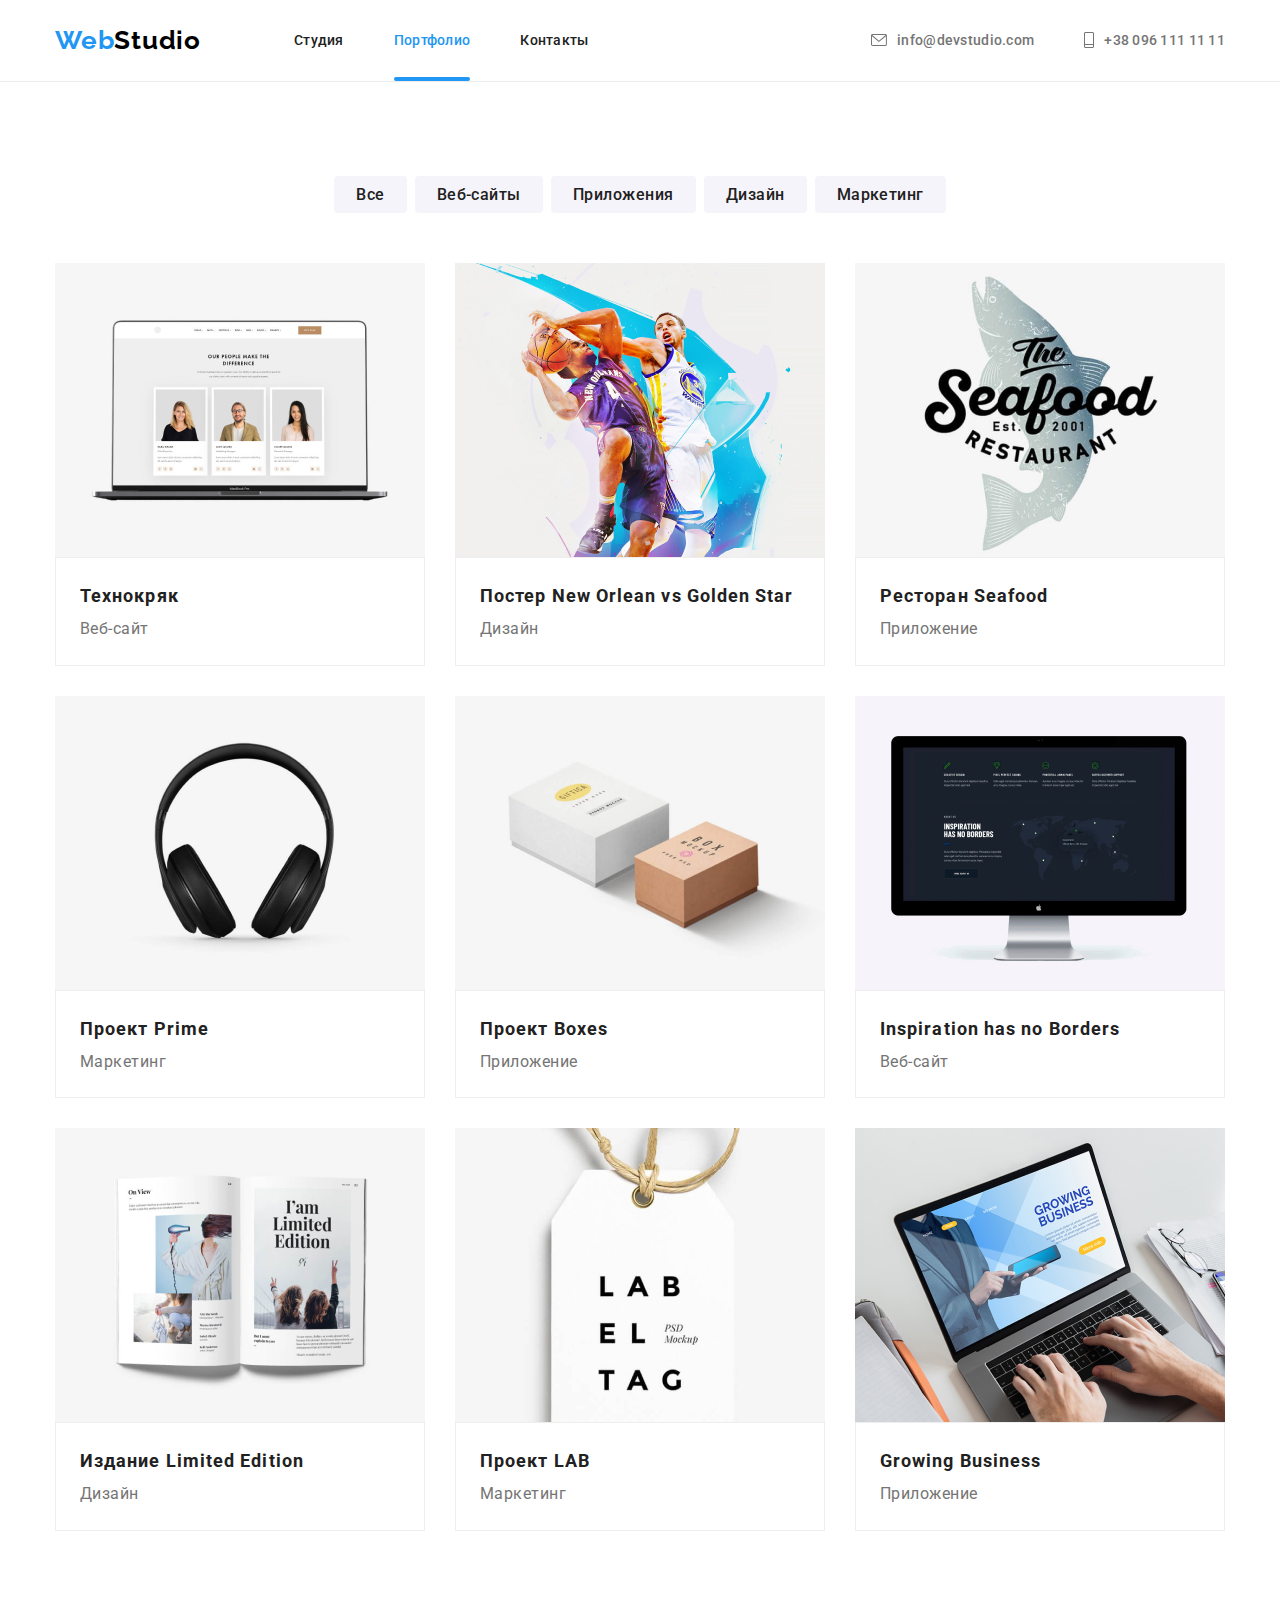
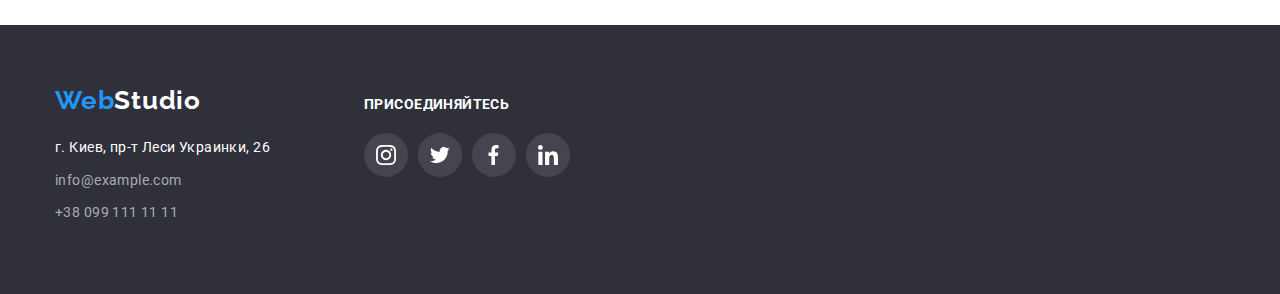
==== Portfolio.html @ d9f9e4df "main" ====
<!DOCTYPE html>
<html lang="ru">

<head>
    <meta charset="UTF-8">
    <meta http-equiv="X-UA-Compatible" content="IE=edge">
    <meta name="viewport" content="width=device-width, initial-scale=1.0">
    <title>Portfolio</title>

    <link   href="https://fonts.googleapis.com/css2?family=Raleway:wght@700&family=Roboto:wght@400;500;700;900&display=swap"
      rel="stylesheet" />
    <link rel="stylesheet" href="./css/styles.css" />
</head>

<!--Шапка сайта-->

<body>
    <header class="page-header">
        <div class="container container-navigation">
        <nav class="site-nav container-navigation">
            <a href="" class="logo">
                <span class="logo-color">Web</span>Studio</a>

            <ul class="navigation container-navigation">
                <li class="navigation-link"><a href="./index.html" class="navigation-link-main link-color-change">Студия</a></li>
                <li class="navigation-link"><a href="./Portfolio.html" class="navigation-link-main navigation-link-current link-color-change">Портфолио</a></li>
                <li class="navigation-link"><a href="" class="navigation-link-main link-color-change">Контакты</a></li>
            </ul>
        </nav>
        <ul class="contacts navigation container-navigation">
        
            <li class="navigation-link"><a href="" class="contacts-link link-color-change">
                    <svg class="icon" width="16px" height="12px">
                        <use href="./images/symbol-defs.svg#icon-envelope-opt"></use>
                    </svg>info@devstudio.com</a></li>
        
            <li class="navigation-link"><a href="" class="contacts-link link-color-change">
                    <svg class="icon" width="10px" height="16px">
                        <use href="./images/symbol-defs.svg#icon-telephone"></use>
                    </svg>+38 096 111 11 11</a></li>
        </ul>
</div>

    </header>
    <main>



        <section>
            
            <div class="container">
                <div class="works-section"><h1 class="element-invisible">Наши работы</h1>
                
                <ul class=" works-section-flex">
                    <li><button type="button" class="button-secondary">Все</button></li>
                    <li><button type="button" class="button-secondary">Веб-сайты</button></li>
                    <li><button type="button" class="button-secondary">Приложения</button></li>
                    <li><button type="button" class="button-secondary">Дизайн</button></li>
                    <li><button type="button" class="button-secondary">Маркетинг</button></li>
                </ul>
                
                
                
                
                
                <ul class="works-section-list">
                
                    <li class="item">
                        <div class="card">
                        <a href="" class="image-link">
                            <img src="./images/tehno.jpg" alt="Технокряк" width="370" />
                            <p class="overlay">
                                Технокряк это современная площадка распространения коронавируса. Компании
                                используют эту платформу для цифрового шпионажа и атак на защищённые сервера
                                конкурентов.
                            </p></div>
                            <div class="works-description-brake">
                                <h2 class="works-title title-color works-title-borders">Технокряк</h2>
                                <p class="works-text">Веб-сайт</p>
                            </div>
                        
                        </a>
                    </li>
                
                    <li class="item">
                        <div class="card">
                        <a href="" class="image-link"><img src="./images/poster.jpg" alt="постер с баскетболистами"
                                width="370" />
                    
                                <p class="overlay">
                                    Технокряк это современная площадка распространения коронавируса. Компании
                                    используют эту платформу для цифрового шпионажа и атак на защищённые сервера
                                    конкурентов.
                                </p> </div>
                            <div class="works-description-brake">
                                <h2 class="works-title title-color">Постер New Orlean vs Golden Star</h2>
                                <p class="works-text">Дизайн</p>
                            </div>
                       
                        </a>
                    </li>
                
                    <li class="item">
                        
                        <div class="card">
                        <a href="" class="image-link"><img src="./images/seafood.jpg" alt="логотип ресторана"
                                width="370" />

                                <p class="overlay">
                                    Технокряк это современная площадка распространения коронавируса. Компании
                                    используют эту платформу для цифрового шпионажа и атак на защищённые сервера
                                    конкурентов.
                                </p> </div>

                            <div class="works-description-brake">
                                <h2 class="works-title title-color">Ресторан Seafood</h2>
                                <p class="works-text">Приложение</p>
                            </div>
                       
                        </a>
                    </li>
                
                    <li class="item">
                        <div class="card">
            
                              <a href="" class="image-link"><img src="./images/prin.jpg" alt="постер с наушниками" width="370" />
                            
                                <p class="overlay">
                                Технокряк это современная площадка распространения коронавируса. Компании
                                используют эту платформу для цифрового шпионажа и атак на защищённые сервера
                                конкурентов.
                            </p> </div>

                                <div class="works-description-brake">
                                <h2 class="works-title title-color">Проект Prime</h2>
                                <p class="works-text">Маркетинг</p>
                            </div>
                       
                        </a>
                    </li>
                
                    <li class="item">
                        <div class="card">
                        <a href="" class="image-link"><img src="./images/boxes.jpg" alt="постер с коробками" width="370" />
                            
                            <p class="overlay">
                                Технокряк это современная площадка распространения коронавируса. Компании
                                используют эту платформу для цифрового шпионажа и атак на защищённые сервера
                                конкурентов.
                            </p></div>
                        
                        <div class="works-description-brake">
                                <h2 class="works-title title-color">Проект Boxes</h2>
                                <p class="works-text">Приложение</p>
                            </div>
                        
                        
                        </a>
                    </li>
                
                    <li class="item">

                        <div class="card">
                        <a href="" class="image-link"><img src="./images/insp.jpg" alt="постер с монитором" width="370" />
                         
                            <p class="overlay">
                            Технокряк это современная площадка распространения коронавируса. Компании
                            используют эту платформу для цифрового шпионажа и атак на защищённые сервера
                            конкурентов.
                           </p></div>

                            <div class="works-description-brake">
                                <h2 class="works-title title-color">Inspiration has no Borders</h2>
                                <p class="works-text"> Веб-сайт </p>
                            </div>
                        
                        </a>
                    </li>
                
                    <li class="item">
                        <div class="card">
                        <a href="" class="image-link"><img src="./images/limited.jpg" alt="постер с журналом"
                                width="370" />

                                <p class="overlay">
                                    Технокряк это современная площадка распространения коронавируса. Компании
                                    используют эту платформу для цифрового шпионажа и атак на защищённые сервера
                                    конкурентов.
                                </p></div>

                            <div class="works-description-brake">
                                <h2 class="works-title title-color">Издание Limited Edition</h2>
                                <p class="works-text">Дизайн</p>
                            </div>
                        
                        </a>
                    </li>
                
                    <li class="item">
                        <div class="card">
                        <a href="" class="image-link"><img src="./images/lab.jpg" alt="постер с биркой" width="370" />
                            
                            <p class="overlay">
                                Технокряк это современная площадка распространения коронавируса. Компании
                                используют эту платформу для цифрового шпионажа и атак на защищённые сервера
                                конкурентов.
                            </p></div>

                            <div class="works-description-brake">
                                <h2 class="works-title title-color">Проект LAB</h2>
                                <p class="works-text">Маркетинг</p>
                            </div>
                        
                        </a>
                    </li>
                
                    <li class="item">
                        <div class="card">
                        <a href="" class="image-link"><img src="./images/jb.jpg" alt="постер с ноутбуком" width="370" />
                             
                            <p class="overlay">
                                Технокряк это современная площадка распространения коронавируса. Компании
                                используют эту платформу для цифрового шпионажа и атак на защищённые сервера
                                конкурентов.
                            </p></div>

                            <div class="works-description-brake">
                                <h2 class="works-title title-color">Growing Business</h2>
                                <p class="works-text">Приложение</p>
                            </div>
                        
                           
                        </a>
                    </li>
                </ul>
</div>
           </div>
        </section>

    </main>

    <footer class="adress-section">
        <div class="container">
            <div class="footer-box">
                <div class="logo-brake-borders">
                    <div class="logo-brake">
                        <a href="/" class="logo">
                            <span class="logo-color">Web</span><span class="adress-logo">Studio</span>
                        </a>
                    </div>
                    <ul>
                        <li>
                            <address>
                                <a href="" class="adress-text adress-style"> г. Киев, пр-т Леси Украинки, 26 </a>
                            </address>
                        </li>
                        <li>
                            <address>
                                <a href="" class="adress-text text-color adress-style link-color-change">info@example.com</a>
                            </address>
                        </li>
                        <li>
                            <address>
                                <a href="" class="adress-text text-color adress-style link-color-change">+38 099 111 11 11</a>
                            </address>
                        </li>
                    </ul>
                </div>
                <div class="join-box">
                    <p>Присоединяйтесь</p>
                    <ul class="join-list">
                        <li class="join-item">
                            <a href="" class="join-link ">
                                <svg class="join-icon" width="20px" height="20px">
                                    <use href="./images/symbol-defs.svg#icon-instagram-opt"></use>
                                </svg>
                            </a>
                        </li>
                        <li class="join-item">
                            <a href="" class="join-link ">
                                <svg class="join-icon" width="20px" height="20px">
                                    <use href="./images/symbol-defs.svg#icon-twitter-opt"></use>
                                </svg>
                            </a>
                        </li>
                        <li class="join-item">
                            <a href="" class="join-link">
                                <svg class="join-icon" width="20px" height="20px">
                                    <use href="./images/symbol-defs.svg#icon-facebook-opt"></use>
                                </svg>
                            </a>
                        </li>
                        <li class="join-item">
                            <a href="" class="join-link ">
                                <svg class="join-icon" width="20px" height="20px">
                                    <use href="./images/symbol-defs.svg#icon-linkedin-opt"></use>
                                </svg>
                            </a>
                        </li>
                    </ul>
    
    
                </div>
            </div>
        </div>
    </footer>
</body>

</html>
---- css/styles.css ----
:root {
  --primary-text-color: #757575;
  --title-text-color: #212121;
  --accent-color: #ffffff;
  --navigation-color: #2196f3;
  --dark-background-color: #2f303a;
}
html {
  box-sizing: border-box;
}

*,
*::before,
*::after {
  box-sizing: inherit;
}

body {
  margin: 0;
  font-family: Roboto, sans-serif;
  color: var(--primary-text-color);
}
h1,
h2,
h3,
h4,
h5,
p {
  margin-top: 0;
  margin-bottom: 0;
}

/* <!--Шапка сайта-- >  */

.container {
  width: 1200px;
  padding-left: 15px;
  padding-right: 15px;
  margin-left: auto;
  margin-right: auto;
}

.container-navigation {
  display: flex;
  align-items: center;
}

.site-nav {
  text-decoration: none;
  color: var(--title-text-color);
}
.navigation,
.contacts {
  display: flex;
}
.navigation-link:not(:last-child) {
  margin-right: 50px;
}
.logo {
  margin-right: 93px;

  font-family: Raleway, sans-serif;
  font-weight: 700;
  font-size: 26px;
  line-height: 1.2;
  letter-spacing: 0.03em;
  text-decoration: none;
  color: black;
}

.logo-color {
  font-family: Raleway, sans-serif;
  font-weight: 700;
  font-size: 26px;
  line-height: 1.2;
  letter-spacing: 0.03em;
  color: var(--navigation-color);
}

ul {
  list-style: none;
  margin: 0;
  padding: 0;
}

.navigation-link-main {
  padding-top: 32px;
  padding-bottom: 32px;
  display: block;

  color: var(--title-text-color);
  font-weight: 500;
  font-size: 14px;
  line-height: 1.2;
  letter-spacing: 0.02em;
  text-decoration: none;
}

.navigation-link-current {
  position: relative;

  padding-top: 32px;
  padding-bottom: 32px;

  color: var(--navigation-color);
  font-weight: 500;
  font-size: 14px;
  line-height: 1.2;
  letter-spacing: 0.02em;
  text-decoration: none;
}

.navigation-link-current::after {
  content: "";

  position: absolute;
  left: 0;
  bottom: 0;

  display: block;
  width: 100%;
  height: 4px;
  background: #2196f3;
  border-radius: 2px;
}

.contacts {
  display: flex;
  margin-left: auto;
}

.contacts-link {
  padding-top: 32px;
  padding-bottom: 32px;
  display: flex;
  align-items: center;

  color: #757575;
  font-weight: 500;
  font-size: 14px;
  line-height: 1.2;
  letter-spacing: 0.02em;
  text-decoration: none;
}

.icon {
  fill: currentColor;
  margin-right: 10px;
}

.link-color-change {
  transition: color 250ms cubic-bezier(0.4, 0, 0.2, 1);
}

.link-color-change:hover,
.link-color-change:focus {
  color: var(--navigation-color);
}

.navigation-link-main:hover,
.navigation-link-main:focus {
  color: var(--navigation-color);
}
.contacts-link:hover,
.contacts-link:focus {
  color: var(--navigation-color);
}

/* <!--Hero-- >  */

.hero-section {
  background-color: var(--dark-background-color);
  text-align: center;
  padding-top: 200px;
  padding-bottom: 200px;
}

.overlay-hero {
  max-width: 1600px;
  height: 600;
  margin-left: auto;
  margin-right: auto;
  background-image: linear-gradient(
      to right,
      rgba(47, 48, 58, 0.5),
      rgba(47, 48, 58, 0.3)
    ),
    url("../images/hadder_squoosh.jpg");
  background-repeat: no-repeat;
  background-size: cover;
}

.title-hero {
  margin-top: 0;
  margin-bottom: 30px;

  color: var(--accent-color);
  font-size: 44px;
  line-height: 1.4;
  letter-spacing: 0.06em;
  font-weight: 900;
  text-align: center;
  text-transform: uppercase;
}

.button-primary {
  border-bottom: 4px;
  border: transparent;
  padding-top: 10px;
  padding-bottom: 10px;
  padding-left: 30px;
  padding-right: 30px;
  border-radius: 4px;

  color: var(--accent-color);
  background-color: #2196f3;
  font-weight: 700;
  font-size: 16px;
  line-height: 1.9;
  letter-spacing: 0.06em;
  cursor: pointer;
  font-family: inherit;

  transition: box-shadow 250ms cubic-bezier(0.4, 0, 0.2, 1),
    background-color 250ms cubic-bezier(0.4, 0, 0.2, 1);
}

.button-primary:hover,
.button-primary:focus {
  background: #188ce8;
  box-shadow: 0px 4px 4px rgba(0, 0, 0, 0.15);
  border-radius: 4px;
}

/* <!--Features--> */

.section {
  padding-top: 94px;
  padding-bottom: 94px;
}

.features-title {
  display: flex;
  margin: 0;
  margin-bottom: 10px;
  margin-top: 30px;

  color: var(--title-text-color);
  font-weight: 700;
  font-size: 14px;
  line-height: 1.14;
  letter-spacing: 0.03em;
  text-transform: uppercase;
}
.title-color {
  color: var(--title-text-color);
  text-decoration: none;
}

.feautures-list {
  display: flex;
}

.feautures-text {
  font-weight: 400;
  font-size: 14px;
  line-height: 1.7;
  letter-spacing: 0.03em;
}

.feautures-item {
  flex-basis: calc((100% - 90px) / 4);
}

.feautures-item:not(:last-child) {
  margin-right: 30px;
}

.features-box {
  display: flex;
  justify-content: center;
  align-items: center;
  width: 270px;
  height: 120px;
  background-color: #f5f4fa;

  border-radius: 4px;
}

.features-box .iconfeat {
  fill: #212121;
}

/* <!--Activities-- > */

.activities-section {
  padding-top: 0;
}
.activities {
  display: flex;
}

.activities-item:not(:last-child) {
  margin-right: 30px;
}

.activities-title {
  margin-top: 0;
  margin-bottom: 50px;

  font-weight: 700;
  font-size: 36px;
  line-height: 1.2;
  text-align: Center;
  letter-spacing: 0.03em;
}

.image-link {
  text-decoration: none;
  color: #757575;
  margin-bottom: 0;
}
.activities-item {
  position: relative;
  text-align: center;
  overflow: hidden;
}
.picture-text {
  display: block;
  width: 100%;
  position: absolute;
  bottom: 0;

  margin: 0;
  padding: 25px 0;
  background: rgba(47, 48, 58, 0.8);

  z-index: 1;

  font-weight: 700;
  font-size: 14px;
  line-height: 1.1;
  letter-spacing: 0.03em;
  color: #fff;
  text-transform: uppercase;
}
/* <!--Team-- > */

.team-section {
  background-color: #f5f4fa;
  padding-bottom: 94px;
  padding-top: 94px;
}

.team-list {
  display: flex;
  /* justify-content: space-between; */
}
.team-item-description {
  padding: 30px 0;
  text-align: center;
}
.team-item-description p {
  margin-bottom: 16px;
}
img {
  display: block;
  max-width: 100%;
  height: auto;
}

.team-box {
  display: block;
  background-color: #ffffff;
  outline: none;
  width: 270px;

  box-shadow: 0px 1px 3px rgba(0, 0, 0, 0.12), 0px 1px 1px rgba(0, 0, 0, 0.14),
    0px 2px 1px rgba(0, 0, 0, 0.2);
  border-radius: 0px 0px 4px 4px;
}

.team-link {
  display: flex;
  width: 44px;
  height: 44px;
  justify-content: center;
  align-items: center;
  border-radius: 50%;
  color: #afb1b8;

  transition: background-color 250ms cubic-bezier(0.4, 0, 0.2, 1);
}
.team-link:hover,
.team-link:focus,
.join-link:hover,
.join-link:focus {
  color: var(--accent-color);
  background-color: var(--navigation-color);
}

.team-item:not(:last-child) {
  margin-right: 30px;
}

.team-sosial-link:not(:last-child) {
  margin-right: 10px;
}

.link-icon {
  fill: currentColor;
}

.team-item-list {
  display: flex;
  justify-content: center;
  /*  width: 206px;
  
  align-items: center; */
}
.team-title {
  margin: 0 0 50px;

  font-weight: 700;
  font-size: 36px;
  line-height: 1.2;
  text-align: Center;
  letter-spacing: 0.03em;
}

.team-names {
  margin-bottom: 10px;

  font-weight: 500;
  font-size: 16px;
  line-height: 1.2;
  letter-spacing: 0.03em;
}
.team-names p {
  margin-bottom: 12px;
}

.team-possition {
  font-weight: 400;
  font-size: 16px;
  line-height: 1.2;
  letter-spacing: 0.03em;
}

/* * <!--Clients-- > */

.clients-box {
  display: flex;
  justify-content: space-between;
}

.clients-box-items {
  display: flex;
  width: 170px;
  height: 92px;
  border-radius: 4px;
  border: solid 1px #afb1b8;
  align-items: center;
  justify-content: center;
  color: #afb1b8;

  transition: background-color 250ms cubic-bezier(0.4, 0, 0.2, 1);
}

.clients-box-items:hover,
.clients-box-items:focus {
  border-color: var(--navigation-color);
  color: var(--navigation-color);
}
.clients-box-icon {
  fill: currentColor;
}

.clients-box-items:not(:last-child) {
  margin-right: 30px;
}

/* <!--Footer-- > */

.adress-section {
  background-color: var(--dark-background-color);
  padding-top: 60px;
  padding-bottom: 60px;
}

.adress-text {
  color: var(--accent-color);
  font-weight: 400;
  font-size: 14px;
  line-height: 1.7;
  letter-spacing: 0.03em;

  font-style: normal;
  text-decoration: none;
}
.adress-logo {
  color: var(--accent-color);
}

.text-color {
  color: rgb(255, 255, 255, 0.6);

  transition: background-color 250ms cubic-bezier(0.4, 0, 0.2, 1);
}
.text-color:hover,
.text-color:focus {
  color: var(--navigation-color);
}

.logo-brake {
  margin-bottom: 20px;
}

.logo-brake-borders li {
  margin: 0 0 9px;
}
.footer-box {
  display: flex;
  align-items: baseline;
}

.join-box {
  margin-left: 70px;
  color: var(--accent-color);
}
.join-box p {
  margin-bottom: 20px;
  font-weight: 700;
  font-size: 14px;
  line-height: 1.14;
  letter-spacing: 0.03em;
  text-transform: uppercase;
}
.subscribe-text {
  margin-bottom: 20px;
  font-weight: 700;
  font-size: 14px;
  line-height: 1.14;
  letter-spacing: 0.03em;
  text-transform: uppercase;
}
.subscribe-list {
  display: flex;
  margin-top: 20px;
}

.subscribe-mail {
  padding-left: 16px;
  height: 50px;
  min-width: 358px;
  background-color: var(--dark-background-color);
  border: 1px solid rgba(255, 255, 255, 0.3);
  border-radius: 4px;
}

.subscribe-mail::placeholder {
  font-weight: 400;
  font-size: 16px;
  line-height: 1.25;
  letter-spacing: 0.03em;
}

.subscribe-mail:hover,
.subscribe-mail:focus {
  box-shadow: 0px 4px 4px rgb(255 255 255 / 15%);
}

.subscribe-button {
  position: relative;
  padding: 10px 28px;
  margin-left: 12px;
  text-transform: uppercase;
  font-weight: bold;
  cursor: pointer;

  display: flex;
  align-items: center;

  color: var(--accent-color);
  background-color: var(--navigation-color);

  border-radius: 4px;
  border: none;

  font-size: 12px;
  line-height: 1.875;
  letter-spacing: 0.06em;

  overflow: hidden;

  transition: background-color 250ms var(--cubic), box-shadow 250ms var(--cubic),
    transform 250ms var(--cubic);
}
.subscribe-button:hover,
.subscribe-button:active {
  background: var(--btn-shadow-color);
  box-shadow: 0px 4px 4px rgba(255, 255, 255, 0.15);
}
.join-list {
  display: flex;
}

.join-item:not(:last-child) {
  margin-right: 10px;
}

.join-link {
  display: flex;
  height: 44px;
  width: 44px;
  align-items: center;
  justify-content: center;
  color: inherit;
  background: rgba(255, 255, 255, 0.1);
  border-radius: 50%;
}
.join-icon {
  fill: currentColor;
}

/* * <!--Works-- > */

.element-invisible {
  display: none;
}

.page-header {
  border-bottom: 1px solid #ececec;
}

.button-secondary {
  border: transparent;
  padding-top: 6px;
  padding-bottom: 6px;
  padding-left: 22px;
  padding-right: 22px;
  border-radius: 4px;

  color: var(--title-text-color);
  background-color: #f5f4fa;
  font-weight: 500;
  font-size: 16px;
  line-height: 1.6;
  letter-spacing: 0.03em;
  cursor: pointer;
  font-family: inherit;

  transition: background-color 250ms cubic-bezier(0.4, 0, 0.2, 1);
}
.button-secondary:hover,
.button-secondary:focus {
  background-color: #2196f3;
  color: #ffffff;
  box-shadow: 0px 3px 1px rgba(0, 0, 0, 0.1), 0px 1px 2px rgba(0, 0, 0, 0.08),
    0px 2px 2px rgba(0, 0, 0, 0.12);
}
.works-section {
  padding-top: 94px;
  padding-bottom: 94px;
}

.works-section-flex {
  display: flex;
  justify-content: center;
  margin-bottom: 50px;
}

.works-section-flex li:not(:last-child) {
  margin-right: 8px;
}

.works-description-brake {
  padding: 20px 24px;
  border: 1px solid #eeeeee;
}

.works-title {
  font-weight: 700;
  font-size: 18px;
  line-height: 2;
  letter-spacing: 0.06em;
}

.works-text {
  margin-top: 0;
  margin-bottom: 0px;
  font-weight: 400;
  font-size: 16px;
  line-height: 1.9;
  letter-spacing: 0.03em;
}

.item {
  margin: 30px 0 0 30px;
  flex-basis: calc ((100-90px) / 3);
}
.image-link:hover,
.image-link:focus {
  display: block;
  box-shadow: 0px 1px 1px rgba(0, 0, 0, 0.12), 0px 4px 4px rgba(0, 0, 0, 0.06),
    1px 4px 6px rgba(0, 0, 0, 0.16);
}

.works-section-list {
  overflow: 1px solid #eeeeee;
  padding: 0;
  margin: 0;
  list-style: none;
  display: flex;
  flex-wrap: wrap;
  margin-top: -30px;
  margin-left: -30px;
}

.card {
  position: relative;
  overflow: hidden;
}

.overlay {
  position: absolute;

  width: 100%;
  height: 100%;
  left: 0;
  top: 0;
  transform: translateY(100%);
  transition: transform 1s linear;
  text-align: start;
  margin: 0;
  padding-right: 24px;
  padding-left: 24px;
  padding-top: 63px;
  padding-bottom: 63px;

  background: rgba(33, 150, 243, 0.9);

  font-size: 18px;
  line-height: 1.6;
  letter-spacing: 0.03em;
  color: #ffffff;
}

.image-link:hover .overlay {
  transform: translateY(0%);
}

/* * <!--Modal- > */

.backdrop {
  position: fixed;
  top: 0;
  left: 0;
  width: 100%;
  height: 100%;
  background: rgba(0, 0, 0, 0.2);

  transition: 0.5s linear;

  transform: ;
}

.backdrop.is-hidden {
  opacity: 0;
  pointer-events: none;

  transform: matrix(1, 2, 3, 4, 5, 6);
  transition: 0.5s ease;
}

.modal {
  position: absolute;
  top: 50%;
  left: 50%;
  transform: translate(-50%, -50%);

  width: 528px;
  height: 581px;
  background-color: #ffffff;

  box-shadow: 0px 1px 3px rgba(0, 0, 0, 0.12), 0px 1px 1px rgba(0, 0, 0, 0.14),
    0px 2px 1px rgba(0, 0, 0, 0.2);
  border-radius: 4px;
}

.modal-close {
  display: flex;
  justify-content: center;
  align-items: center;

  position: absolute;
  width: 30px;
  height: 30px;
  top: 8px;
  right: 8px;

  border-radius: 50%;
  border: 1px solid rgba(0, 0, 0, 0.1);
  background-color: #fff;
  cursor: pointer;
}

.modal-close svg {
  transition: fill 250ms cubic-bezier(0.4, 0, 0.2, 1);
  fill: #000;
}
.modal-close:hover svg,
.modal-close:focus svg {
  fill: var(--navigation-color);
}

.form-title {
  margin-top: 40px;
  margin-bottom: 30px;

  font-weight: 700;
  font-size: 20px;
  line-height: 1.15;
  text-align: center;
  letter-spacing: 0.03em;

  color: rgba(33, 33, 33, 1);
}

.modal-form {
  margin-top: 12px;
  margin: 40px 40px;
}
.form-input-box {
  display: block;
  margin-bottom: 10px;
  color: #757575;
  font-size: 12px;
  position: relative;
}

.textarea-label {
  display: block;
  color: #757575;
  font-size: 12px;
  position: absolute;
  top: 0;
  transform: translate(10px, 14px);
  transition: 0.1s linear transform;
}

.form-input,
.form-message {
  border: 1px solid rgba(33, 33, 33, 0.2);
  border-radius: 4px;
  width: 100%;
  height: 40px;
  margin-top: 4px;
  padding: 0 10px 0 42px;
  cursor: pointer;
}

.form-input:focus {
  outline: none;
  border: 1px solid #2196f3;
}

.form-input:focus + svg {
  fill: #2196f3;
}

.form-input-icon {
  display: block;
  width: 18px;
  height: 18px;
  position: absolute;
  left: 12px;
  top: 50%;
  cursor: pointer;
}

.form-message {
  resize: none;
  height: 120px;
  padding: 12px 16px;
}
.form-message::placeholder {
  color: #bababa;
}

.form-input-box:focus {
  outline: none;
  border: var(--navigation-color);
}

.policy-box {
  font-size: 14px;
  color: #757575;
  display: flex;
  align-items: center;
}

.policy-checkbox {
  position: absolute;
  width: 1px;
  height: 1px;
  margin: -1px;
  border: 0px;
  padding: 0px;
  clip: rect(0 0 0 0);
  overflow: hidden;
}

.policy-checkbox:checked + .policy-box::before {
  background-color: #2196f3;
  background-image: url(../images/icon-check.svg);
  background-repeat: no-repeat;
  background-position: center;
  background-size: contain;
}

.policy-checkbox:focus + .policy-box::before {
  border: 1px solid #2196f3;
}

.policy-box::before {
  content: "";
  width: 16px;
  height: 15px;
  border: 1px solid #212121;
  margin-right: 7px;
  border-radius: 4px;
}

.policy-box-link {
  color: #2196f3;
  text-decoration: underline;
}

.form-submit-btn {
  width: 200px;
  height: 50px;
  background-color: var(--navigation-color);
  color: #ffffff;
  border: none;
  display: block;
  margin: 0 auto;
  border-radius: 4px;
  font-weight: 700;
  cursor: pointer;
  margin-top: 30px;
  margin-bottom: 40px;

  transition: box-shadow 250ms cubic-bezier(0.4, 0, 0.2, 1),
    background-color 250ms cubic-bezier(0.4, 0, 0.2, 1);
}

.form-submit-btn:hover {
  background-color: #188ce8;
  box-shadow: 0px 4px 4px rgba(0, 0, 0, 0.15);
}
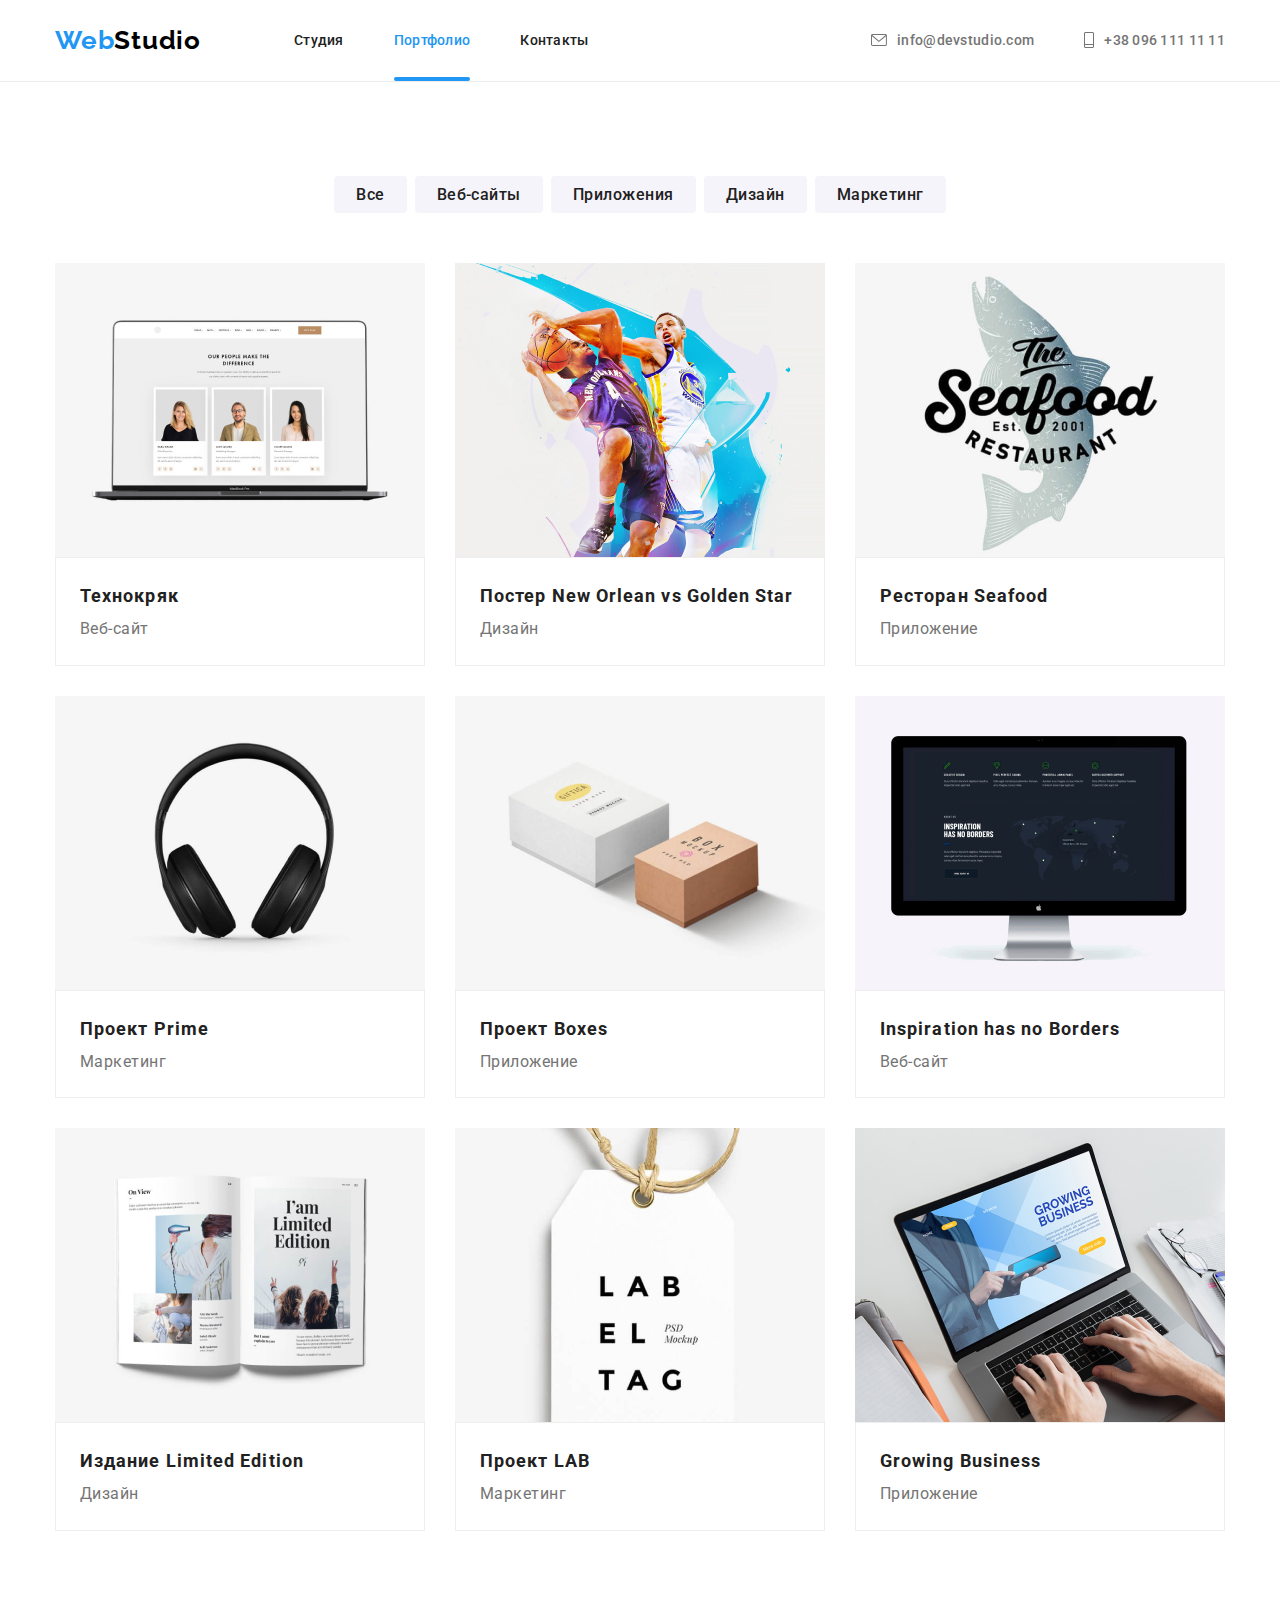
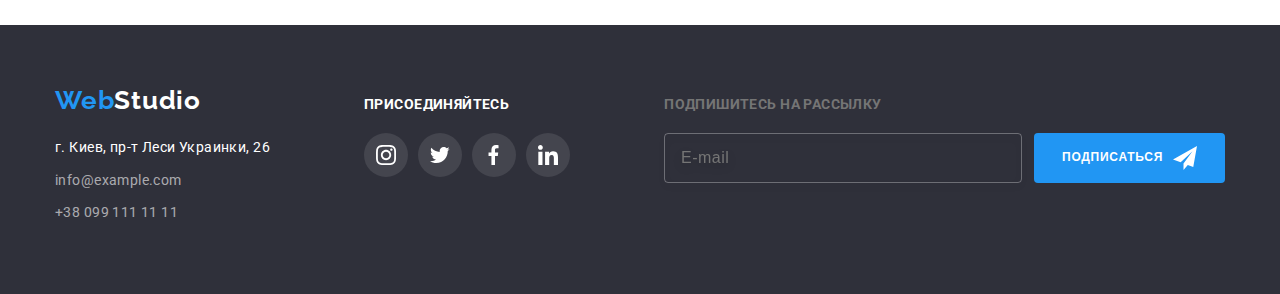
==== commit 0ac21125: "main" ====
--- a/Portfolio.html
+++ b/Portfolio.html
@@ -301,6 +301,19 @@
     
     
                 </div>
+
+                <div class="subscribe-box">
+                <p class="subscribe-text">Подпишитесь на рассылку</p>
+                <form class="subscribe-list">
+                    <input type="text" class="subscribe-input" placeholder="E-mail" />
+                    <button class="button subscribe-button">
+                        Подписаться
+                        <svg class="subscribe-icon" width="24" height="24">
+                            <use href="./images/symbol-defs.svg#icon-icon-send-1"></use>
+                        </svg>
+                    </button>
+                </form>
+                </div>
             </div>
         </div>
     </footer>
--- a/css/styles.css
+++ b/css/styles.css
@@ -536,6 +536,10 @@
   letter-spacing: 0.03em;
   text-transform: uppercase;
 }
+
+.subscribe-box {
+  margin-left: auto;
+}
 .subscribe-text {
   margin-bottom: 20px;
   font-weight: 700;
@@ -547,26 +551,41 @@
 .subscribe-list {
   display: flex;
   margin-top: 20px;
-}
-
-.subscribe-mail {
+  flex-direction: row;
+}
+
+.subscribe-input {
   padding-left: 16px;
   height: 50px;
   min-width: 358px;
-  background-color: var(--dark-background-color);
+  background-color: inherit;
   border: 1px solid rgba(255, 255, 255, 0.3);
   border-radius: 4px;
-}
-
-.subscribe-mail::placeholder {
+
+  padding: 15px 0;
+
+  box-sizing: border-box;
+  filter: drop-shadow(0px 4px 4px rgba(0, 0, 0, 0.15));
+
+  text-indent: 16px;
+  font-size: 16px;
+  line-height: 1.25;
+  letter-spacing: 0.03em;
+  color: #fff;
+
+  transition: border-color 250ms cubic-bezier(0.4, 0, 0.2, 1),
+    outline 250ms cubic-bezier(0.4, 0, 0.2, 1);
+}
+
+.subscribe-input::placeholder {
   font-weight: 400;
   font-size: 16px;
   line-height: 1.25;
   letter-spacing: 0.03em;
 }
 
-.subscribe-mail:hover,
-.subscribe-mail:focus {
+.subscribe-input:hover,
+.subscribe-input:focus {
   box-shadow: 0px 4px 4px rgb(255 255 255 / 15%);
 }
 
@@ -588,19 +607,36 @@
   border: none;
 
   font-size: 12px;
-  line-height: 1.875;
+  line-height: 1.9;
   letter-spacing: 0.06em;
 
   overflow: hidden;
 
-  transition: background-color 250ms var(--cubic), box-shadow 250ms var(--cubic),
-    transform 250ms var(--cubic);
+  transition: background-color 250ms cubic-bezier(0.4, 0, 0.2, 1);
 }
 .subscribe-button:hover,
 .subscribe-button:active {
-  background: var(--btn-shadow-color);
+  background: var(--navigation-color);
   box-shadow: 0px 4px 4px rgba(255, 255, 255, 0.15);
 }
+.subscribe-icon {
+  margin-left: 10px;
+  transition: background-color 250ms cubic-bezier(0.4, 0, 0.2, 1);
+}
+
+.subscribe-button::after {
+  content: "";
+  position: absolute;
+  display: inline-block;
+  right: 28px;
+  top: 50%;
+  width: 24px;
+  height: 24px;
+  background-image: url(./images/subscribe.svg);
+  transform: translateY(calc(-50% + 40px));
+  transition: background-color 250ms cubic-bezier(0.4, 0, 0.2, 1);
+}
+
 .join-list {
   display: flex;
 }
